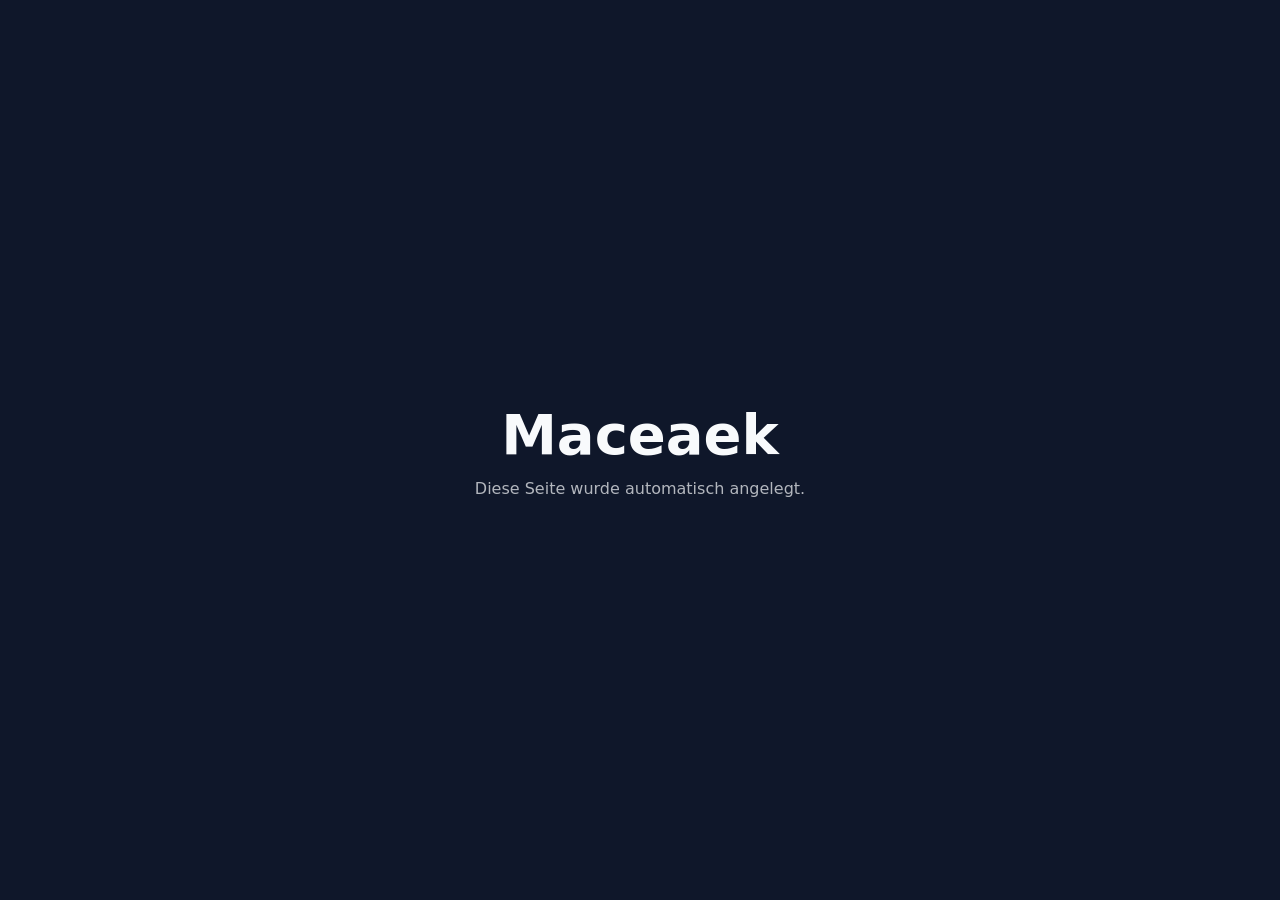
==== index.html @ cb316d7d "Startseite hinzugefügt" ====
<!doctype html>
<html lang="de">
<head>
<meta charset="utf-8">
<meta name="viewport" content="width=device-width, initial-scale=1">
<title>Maceaek</title>
<style>
  body{margin:0;min-height:100vh;display:grid;place-items:center;font-family:-apple-system,system-ui,sans-serif;background:#0f172a;color:#f8fafc}
  main{text-align:center;padding:32px}
  h1{font-size:clamp(28px,6vw,56px);margin:0 0 12px}
  p{opacity:.7;margin:0}
</style>
</head>
<body><main><h1>Maceaek</h1><p>Diese Seite wurde automatisch angelegt.</p></main></body>
</html>
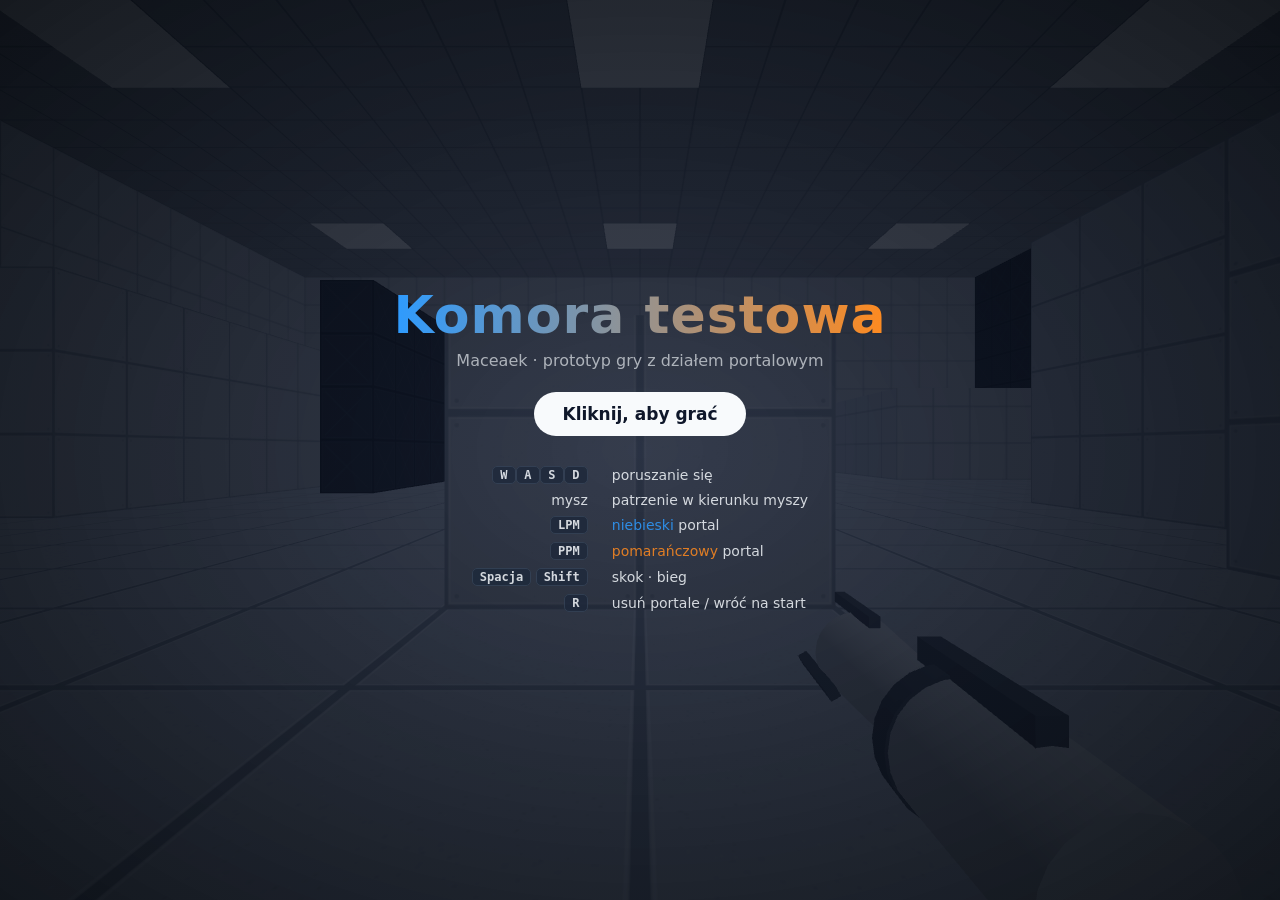
==== commit 6068d020: "Dodaj grę 3D z działem portalowym (mapa testowa) WASD + mysz, LPM/PPM tworzą niebieski/pomarańczowy " ====
--- a/index.html
+++ b/index.html
@@ -1,15 +1,82 @@
 <!doctype html>
-<html lang="de">
+<html lang="pl">
 <head>
 <meta charset="utf-8">
 <meta name="viewport" content="width=device-width, initial-scale=1">
-<title>Maceaek</title>
+<title>Maceaek – Komora testowa</title>
 <style>
-  body{margin:0;min-height:100vh;display:grid;place-items:center;font-family:-apple-system,system-ui,sans-serif;background:#0f172a;color:#f8fafc}
-  main{text-align:center;padding:32px}
-  h1{font-size:clamp(28px,6vw,56px);margin:0 0 12px}
-  p{opacity:.7;margin:0}
+  :root{--blue:#2d9bff;--orange:#ff8a1f}
+  *{box-sizing:border-box}
+  html,body{margin:0;height:100%;overflow:hidden;background:#0b0f14;color:#f1f5f9;font-family:-apple-system,system-ui,"Segoe UI",Roboto,sans-serif;user-select:none}
+  canvas{display:block;width:100vw;height:100vh}
+
+  #crosshair{position:fixed;left:50%;top:50%;width:44px;height:44px;margin:-22px 0 0 -22px;pointer-events:none;display:none}
+  #crosshair svg{width:100%;height:100%;overflow:visible}
+  #crosshair .arc{fill:none;stroke-width:3;stroke-linecap:round;opacity:.75;transition:fill .15s,opacity .15s}
+  #crosshair .arc.blue{stroke:var(--blue)}
+  #crosshair .arc.orange{stroke:var(--orange)}
+  #crosshair .blob{opacity:0;transition:opacity .15s}
+  #crosshair .blob.on{opacity:.95}
+  #crosshair .dot{fill:#fff;opacity:.9}
+
+  #hint{position:fixed;left:16px;bottom:14px;font-size:13px;line-height:1.6;opacity:.7;pointer-events:none;display:none;text-shadow:0 1px 3px #000}
+  #hint b{color:#fff}
+  #hint .b{color:var(--blue)} #hint .o{color:var(--orange)}
+
+  #toast{position:fixed;left:50%;top:62%;transform:translateX(-50%);padding:8px 16px;border-radius:999px;background:rgba(10,14,20,.72);font-size:15px;opacity:0;transition:opacity .25s;pointer-events:none;white-space:nowrap}
+  #toast.show{opacity:1}
+
+  #overlay{position:fixed;inset:0;display:grid;place-items:center;background:radial-gradient(ellipse at center,rgba(15,23,42,.78),rgba(2,6,12,.92));cursor:pointer;padding:16px}
+  #overlay.hidden{display:none}
+  #card{max-width:520px;text-align:center}
+  #card h1{font-size:clamp(30px,6vw,52px);margin:0 0 6px;letter-spacing:.02em}
+  #card h1 span{background:linear-gradient(90deg,var(--blue),var(--orange));-webkit-background-clip:text;background-clip:text;color:transparent}
+  #card p.sub{margin:0 0 22px;opacity:.65}
+  #card .play{display:inline-block;padding:12px 28px;border-radius:999px;background:#f8fafc;color:#0f172a;font-weight:700;font-size:17px}
+  #card table{margin:26px auto 0;border-collapse:collapse;font-size:14px;text-align:left}
+  #card td{padding:4px 12px;opacity:.85}
+  #card td:first-child{text-align:right;white-space:nowrap}
+  kbd{display:inline-block;min-width:24px;padding:1px 7px;border-radius:5px;background:#1e293b;border:1px solid #334155;font:600 12px ui-monospace,monospace;text-align:center}
+  .b{color:var(--blue)} .o{color:var(--orange)}
+  #err{margin-top:20px;color:#fca5a5;font-size:14px;display:none}
 </style>
 </head>
-<body><main><h1>Maceaek</h1><p>Diese Seite wurde automatisch angelegt.</p></main></body>
+<body>
+<canvas id="c"></canvas>
+
+<div id="crosshair">
+  <svg viewBox="-22 -22 44 44">
+    <path class="blob blue"   id="blobBlue"   d="M -5.5 -15 A 16 16 0 0 0 -5.5 15 L -5.5 15 A 12 12 0 0 1 -5.5 -15 Z" fill="#2d9bff" stroke="none"/>
+    <path class="blob orange" id="blobOrange" d="M 5.5 -15 A 16 16 0 0 1 5.5 15 L 5.5 15 A 12 12 0 0 0 5.5 -15 Z" fill="#ff8a1f" stroke="none"/>
+    <path class="arc blue"   d="M -5.5 -15 A 16 16 0 0 0 -5.5 15"/>
+    <path class="arc orange" d="M 5.5 -15 A 16 16 0 0 1 5.5 15"/>
+    <circle class="dot" r="1.6"/>
+  </svg>
+</div>
+
+<div id="hint">
+  <b>WASD</b> ruch · <b>Mysz</b> rozglądanie · <b>Spacja</b> skok · <b>Shift</b> bieg<br>
+  <b class="b">LPM</b> niebieski portal · <b class="o">PPM</b> pomarańczowy portal · <b>R</b> usuń portale · <b>Esc</b> pauza
+</div>
+<div id="toast"></div>
+
+<div id="overlay">
+  <div id="card">
+    <h1><span>Komora testowa</span></h1>
+    <p class="sub">Maceaek · prototyp gry z działem portalowym</p>
+    <div class="play">Kliknij, aby grać</div>
+    <table>
+      <tr><td><kbd>W</kbd><kbd>A</kbd><kbd>S</kbd><kbd>D</kbd></td><td>poruszanie się</td></tr>
+      <tr><td>mysz</td><td>patrzenie w kierunku myszy</td></tr>
+      <tr><td><kbd>LPM</kbd></td><td><span class="b">niebieski</span> portal</td></tr>
+      <tr><td><kbd>PPM</kbd></td><td><span class="o">pomarańczowy</span> portal</td></tr>
+      <tr><td><kbd>Spacja</kbd> <kbd>Shift</kbd></td><td>skok · bieg</td></tr>
+      <tr><td><kbd>R</kbd></td><td>usuń portale / wróć na start</td></tr>
+    </table>
+    <div id="err"></div>
+  </div>
+</div>
+
+<script type="module" src="./game.js"></script>
+</body>
 </html>
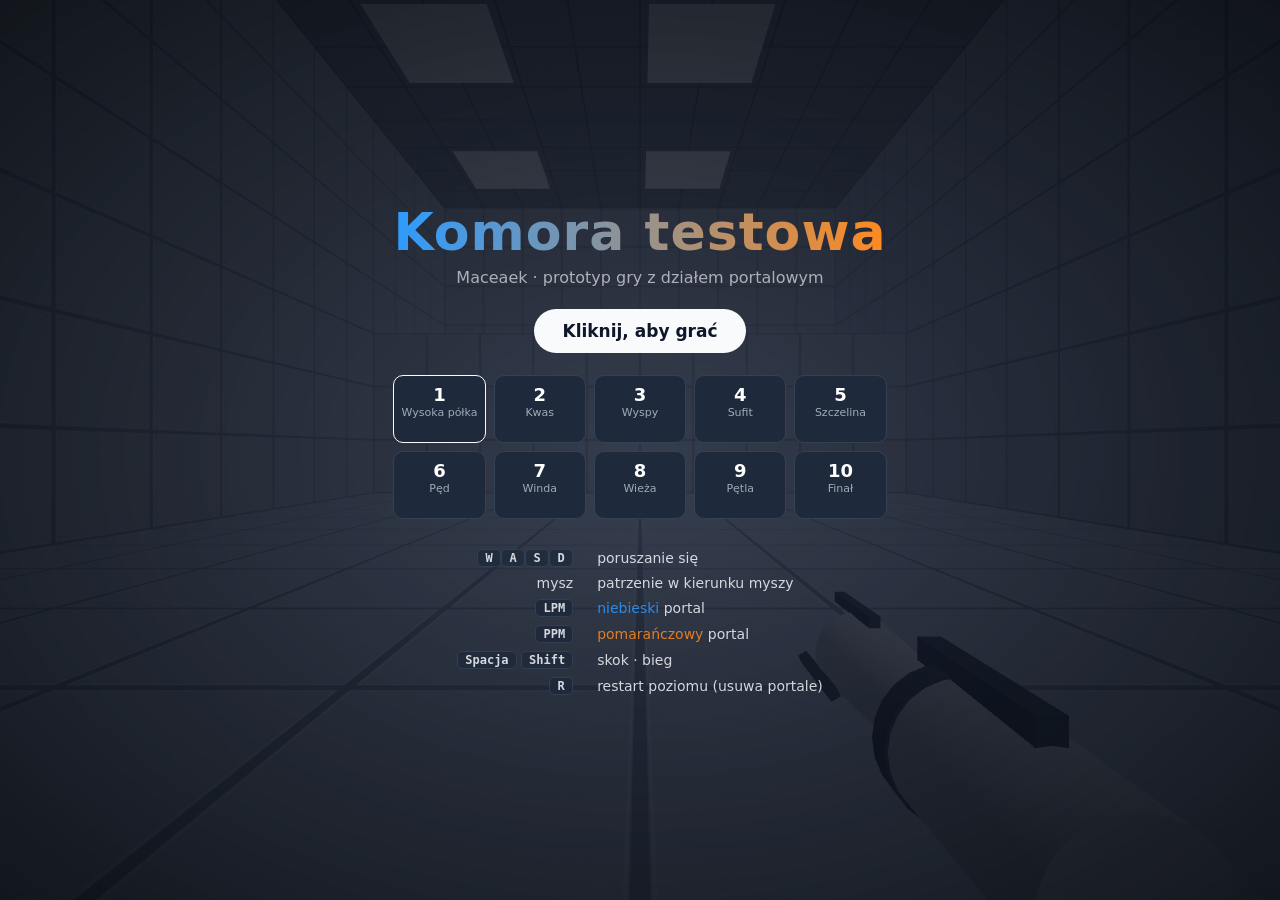
==== commit 49f3c46e: "10 poziomów logicznych, łatwiejsze wchodzenie w portale - levels.js: 10 poziomów (półka, kwas, wyspy" ====
--- a/index.html
+++ b/index.html
@@ -23,7 +23,9 @@
   #hint b{color:#fff}
   #hint .b{color:var(--blue)} #hint .o{color:var(--orange)}
 
-  #toast{position:fixed;left:50%;top:62%;transform:translateX(-50%);padding:8px 16px;border-radius:999px;background:rgba(10,14,20,.72);font-size:15px;opacity:0;transition:opacity .25s;pointer-events:none;white-space:nowrap}
+  #levelname{position:fixed;left:50%;top:14px;transform:translateX(-50%);text-align:center;font-weight:700;font-size:18px;text-shadow:0 1px 4px #000;pointer-events:none;display:none}
+  #levelname small{display:block;font-weight:500;font-size:12px;opacity:.65;letter-spacing:.08em;text-transform:uppercase}
+  #toast{position:fixed;left:50%;top:72%;transform:translateX(-50%);max-width:min(90vw,720px);text-align:center;padding:9px 18px;border-radius:18px;line-height:1.4;background:rgba(10,14,20,.72);font-size:15px;opacity:0;transition:opacity .25s;pointer-events:none}
   #toast.show{opacity:1}
 
   #overlay{position:fixed;inset:0;display:grid;place-items:center;background:radial-gradient(ellipse at center,rgba(15,23,42,.78),rgba(2,6,12,.92));cursor:pointer;padding:16px}
@@ -33,6 +35,13 @@
   #card h1 span{background:linear-gradient(90deg,var(--blue),var(--orange));-webkit-background-clip:text;background-clip:text;color:transparent}
   #card p.sub{margin:0 0 22px;opacity:.65}
   #card .play{display:inline-block;padding:12px 28px;border-radius:999px;background:#f8fafc;color:#0f172a;font-weight:700;font-size:17px}
+  #levels{display:grid;grid-template-columns:repeat(5,1fr);gap:8px;margin:22px 0 0}
+  #levels .lv{all:unset;box-sizing:border-box;cursor:pointer;padding:8px 6px;border-radius:10px;background:#1e293b;border:1px solid #334155;text-align:center;font-size:11px;line-height:1.25;color:#cbd5e1;transition:background .15s,transform .1s}
+  #levels .lv:hover{background:#334155;transform:translateY(-1px)}
+  #levels .lv b{display:block;font-size:18px;color:#fff}
+  #levels .lv span{display:block;opacity:.75;min-height:2.5em}
+  #levels .lv.cur{border-color:#f8fafc}
+  #levels .lv.done b::after{content:" ✓";color:#4ade80;font-size:14px}
   #card table{margin:26px auto 0;border-collapse:collapse;font-size:14px;text-align:left}
   #card td{padding:4px 12px;opacity:.85}
   #card td:first-child{text-align:right;white-space:nowrap}
@@ -54,9 +63,10 @@
   </svg>
 </div>
 
+<div id="levelname"></div>
 <div id="hint">
   <b>WASD</b> ruch · <b>Mysz</b> rozglądanie · <b>Spacja</b> skok · <b>Shift</b> bieg<br>
-  <b class="b">LPM</b> niebieski portal · <b class="o">PPM</b> pomarańczowy portal · <b>R</b> usuń portale · <b>Esc</b> pauza
+  <b class="b">LPM</b> niebieski portal · <b class="o">PPM</b> pomarańczowy portal · <b>R</b> restart poziomu · <b>N</b>/<b>P</b> następny/poprzedni · <b>Esc</b> pauza
 </div>
 <div id="toast"></div>
 
@@ -65,13 +75,14 @@
     <h1><span>Komora testowa</span></h1>
     <p class="sub">Maceaek · prototyp gry z działem portalowym</p>
     <div class="play">Kliknij, aby grać</div>
+    <div id="levels"></div>
     <table>
       <tr><td><kbd>W</kbd><kbd>A</kbd><kbd>S</kbd><kbd>D</kbd></td><td>poruszanie się</td></tr>
       <tr><td>mysz</td><td>patrzenie w kierunku myszy</td></tr>
       <tr><td><kbd>LPM</kbd></td><td><span class="b">niebieski</span> portal</td></tr>
       <tr><td><kbd>PPM</kbd></td><td><span class="o">pomarańczowy</span> portal</td></tr>
       <tr><td><kbd>Spacja</kbd> <kbd>Shift</kbd></td><td>skok · bieg</td></tr>
-      <tr><td><kbd>R</kbd></td><td>usuń portale / wróć na start</td></tr>
+      <tr><td><kbd>R</kbd></td><td>restart poziomu (usuwa portale)</td></tr>
     </table>
     <div id="err"></div>
   </div>
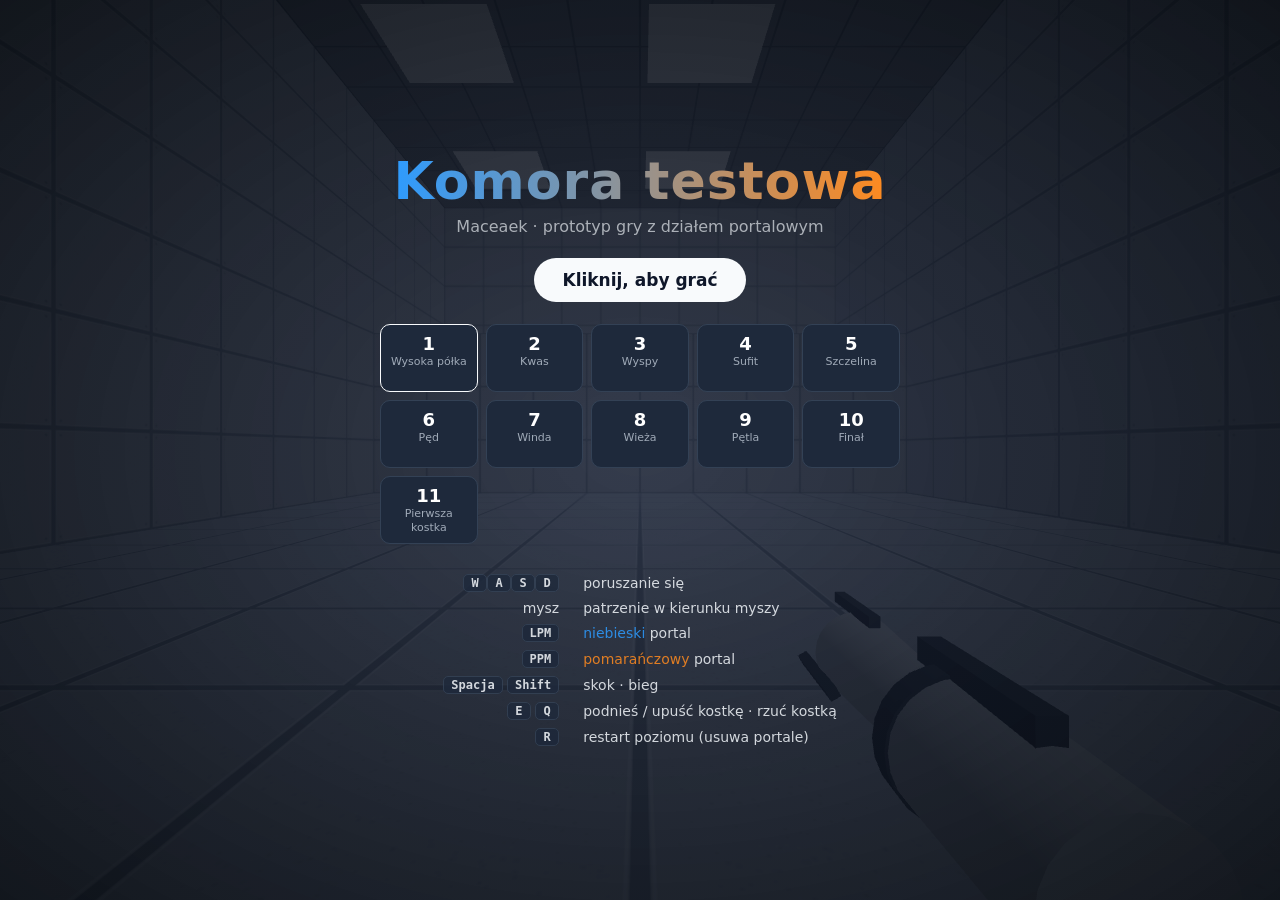
==== commit 0c757808: "Silnik: kostki, przyciski, drzwi, fizzlery, kratki i szkło, strzał przez portale; poziomy w osobnych" ====
--- a/index.html
+++ b/index.html
@@ -66,7 +66,7 @@
 <div id="levelname"></div>
 <div id="hint">
   <b>WASD</b> ruch · <b>Mysz</b> rozglądanie · <b>Spacja</b> skok · <b>Shift</b> bieg<br>
-  <b class="b">LPM</b> niebieski portal · <b class="o">PPM</b> pomarańczowy portal · <b>R</b> restart poziomu · <b>N</b>/<b>P</b> następny/poprzedni · <b>Esc</b> pauza
+  <b class="b">LPM</b> niebieski portal · <b class="o">PPM</b> pomarańczowy portal · <b>E</b> kostka (<b>Q</b> rzut) · <b>R</b> restart poziomu · <b>N</b>/<b>P</b> następny/poprzedni · <b>Esc</b> pauza
 </div>
 <div id="toast"></div>
 
@@ -82,6 +82,7 @@
       <tr><td><kbd>LPM</kbd></td><td><span class="b">niebieski</span> portal</td></tr>
       <tr><td><kbd>PPM</kbd></td><td><span class="o">pomarańczowy</span> portal</td></tr>
       <tr><td><kbd>Spacja</kbd> <kbd>Shift</kbd></td><td>skok · bieg</td></tr>
+      <tr><td><kbd>E</kbd> <kbd>Q</kbd></td><td>podnieś / upuść kostkę · rzuć kostką</td></tr>
       <tr><td><kbd>R</kbd></td><td>restart poziomu (usuwa portale)</td></tr>
     </table>
     <div id="err"></div>
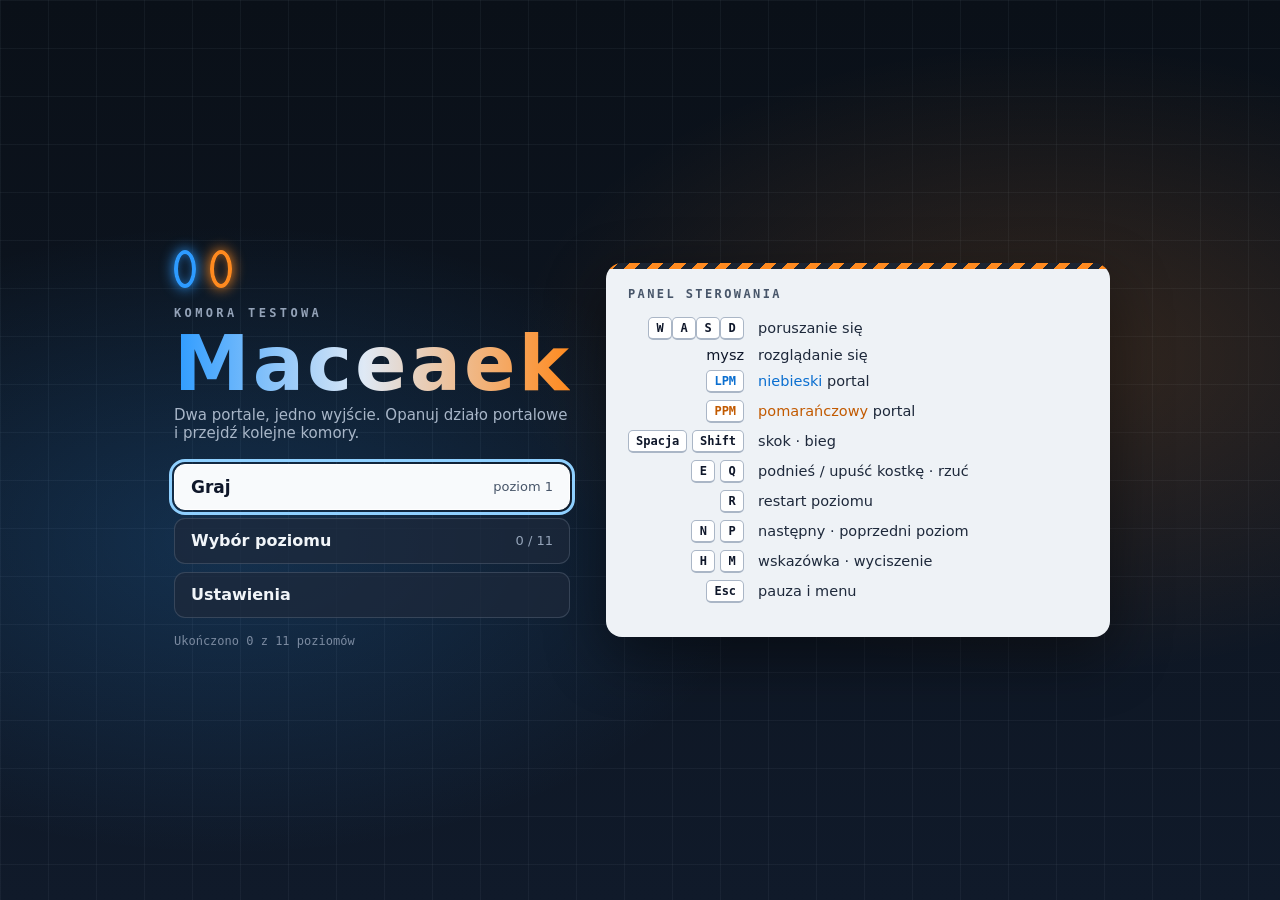
==== commit b26e0c68: "Interfejs (ui): nowy HUD, ekran tytułowy, pauza, wybór poziomu, ustawienia, ekrany ukończenia - ui.j" ====
--- a/index.html
+++ b/index.html
@@ -3,92 +3,66 @@
 <head>
 <meta charset="utf-8">
 <meta name="viewport" content="width=device-width, initial-scale=1">
+<meta name="color-scheme" content="dark">
 <title>Maceaek – Komora testowa</title>
-<style>
-  :root{--blue:#2d9bff;--orange:#ff8a1f}
-  *{box-sizing:border-box}
-  html,body{margin:0;height:100%;overflow:hidden;background:#0b0f14;color:#f1f5f9;font-family:-apple-system,system-ui,"Segoe UI",Roboto,sans-serif;user-select:none}
-  canvas{display:block;width:100vw;height:100vh}
+<link rel="stylesheet" href="./ui.css?v=2">
+</head>
+<body data-screen="title" data-ingame="0">
+<canvas id="c" aria-label="Widok gry"></canvas>
 
-  #crosshair{position:fixed;left:50%;top:50%;width:44px;height:44px;margin:-22px 0 0 -22px;pointer-events:none;display:none}
-  #crosshair svg{width:100%;height:100%;overflow:visible}
-  #crosshair .arc{fill:none;stroke-width:3;stroke-linecap:round;opacity:.75;transition:fill .15s,opacity .15s}
-  #crosshair .arc.blue{stroke:var(--blue)}
-  #crosshair .arc.orange{stroke:var(--orange)}
-  #crosshair .blob{opacity:0;transition:opacity .15s}
-  #crosshair .blob.on{opacity:.95}
-  #crosshair .dot{fill:#fff;opacity:.9}
+<!-- HUD: widoczny w trakcie gry; treść uzupełnia ui.js -->
+<div id="hud">
+  <div id="crosshair" data-state="idle" aria-hidden="true">
+    <svg viewBox="-22 -22 44 44">
+      <circle class="ring" r="19.5"/>
+      <path class="blob blue"   id="blobBlue"   d="M -5.5 -15 A 16 16 0 0 0 -5.5 15 L -5.5 15 A 12 12 0 0 1 -5.5 -15 Z" fill="#2d9bff" stroke="none"/>
+      <path class="blob orange" id="blobOrange" d="M 5.5 -15 A 16 16 0 0 1 5.5 15 L 5.5 15 A 12 12 0 0 0 5.5 -15 Z" fill="#ff8a1f" stroke="none"/>
+      <path class="arc blue"   d="M -5.5 -15 A 16 16 0 0 0 -5.5 15"/>
+      <path class="arc orange" d="M 5.5 -15 A 16 16 0 0 1 5.5 15"/>
+      <circle class="dot" r="1.7"/>
+    </svg>
+  </div>
+  <div id="prompt" data-state="none" role="status">
+    <span data-p="pick"><kbd>E</kbd> Podnieś kostkę</span>
+    <span data-p="held"><kbd>E</kbd> Upuść <i></i> <kbd>Q</kbd> Rzuć</span>
+  </div>
 
-  #hint{position:fixed;left:16px;bottom:14px;font-size:13px;line-height:1.6;opacity:.7;pointer-events:none;display:none;text-shadow:0 1px 3px #000}
-  #hint b{color:#fff}
-  #hint .b{color:var(--blue)} #hint .o{color:var(--orange)}
-
-  #levelname{position:fixed;left:50%;top:14px;transform:translateX(-50%);text-align:center;font-weight:700;font-size:18px;text-shadow:0 1px 4px #000;pointer-events:none;display:none}
-  #levelname small{display:block;font-weight:500;font-size:12px;opacity:.65;letter-spacing:.08em;text-transform:uppercase}
-  #toast{position:fixed;left:50%;top:72%;transform:translateX(-50%);max-width:min(90vw,720px);text-align:center;padding:9px 18px;border-radius:18px;line-height:1.4;background:rgba(10,14,20,.72);font-size:15px;opacity:0;transition:opacity .25s;pointer-events:none}
-  #toast.show{opacity:1}
-
-  #overlay{position:fixed;inset:0;display:grid;place-items:center;background:radial-gradient(ellipse at center,rgba(15,23,42,.78),rgba(2,6,12,.92));cursor:pointer;padding:16px}
-  #overlay.hidden{display:none}
-  #card{max-width:520px;text-align:center}
-  #card h1{font-size:clamp(30px,6vw,52px);margin:0 0 6px;letter-spacing:.02em}
-  #card h1 span{background:linear-gradient(90deg,var(--blue),var(--orange));-webkit-background-clip:text;background-clip:text;color:transparent}
-  #card p.sub{margin:0 0 22px;opacity:.65}
-  #card .play{display:inline-block;padding:12px 28px;border-radius:999px;background:#f8fafc;color:#0f172a;font-weight:700;font-size:17px}
-  #levels{display:grid;grid-template-columns:repeat(5,1fr);gap:8px;margin:22px 0 0}
-  #levels .lv{all:unset;box-sizing:border-box;cursor:pointer;padding:8px 6px;border-radius:10px;background:#1e293b;border:1px solid #334155;text-align:center;font-size:11px;line-height:1.25;color:#cbd5e1;transition:background .15s,transform .1s}
-  #levels .lv:hover{background:#334155;transform:translateY(-1px)}
-  #levels .lv b{display:block;font-size:18px;color:#fff}
-  #levels .lv span{display:block;opacity:.75;min-height:2.5em}
-  #levels .lv.cur{border-color:#f8fafc}
-  #levels .lv.done b::after{content:" ✓";color:#4ade80;font-size:14px}
-  #card table{margin:26px auto 0;border-collapse:collapse;font-size:14px;text-align:left}
-  #card td{padding:4px 12px;opacity:.85}
-  #card td:first-child{text-align:right;white-space:nowrap}
-  kbd{display:inline-block;min-width:24px;padding:1px 7px;border-radius:5px;background:#1e293b;border:1px solid #334155;font:600 12px ui-monospace,monospace;text-align:center}
-  .b{color:var(--blue)} .o{color:var(--orange)}
-  #err{margin-top:20px;color:#fca5a5;font-size:14px;display:none}
-</style>
-</head>
-<body>
-<canvas id="c"></canvas>
-
-<div id="crosshair">
-  <svg viewBox="-22 -22 44 44">
-    <path class="blob blue"   id="blobBlue"   d="M -5.5 -15 A 16 16 0 0 0 -5.5 15 L -5.5 15 A 12 12 0 0 1 -5.5 -15 Z" fill="#2d9bff" stroke="none"/>
-    <path class="blob orange" id="blobOrange" d="M 5.5 -15 A 16 16 0 0 1 5.5 15 L 5.5 15 A 12 12 0 0 0 5.5 -15 Z" fill="#ff8a1f" stroke="none"/>
-    <path class="arc blue"   d="M -5.5 -15 A 16 16 0 0 0 -5.5 15"/>
-    <path class="arc orange" d="M 5.5 -15 A 16 16 0 0 1 5.5 15"/>
-    <circle class="dot" r="1.6"/>
-  </svg>
+  <div id="levelname"><small id="levelnum"></small><span id="levelnm"></span></div>
+  <div id="stats" aria-label="Statystyki poziomu">
+    <div id="statTime"><small>Czas</small><b>0:00</b></div>
+    <div id="statDeaths"><small>Zgony</small><b>0</b></div>
+  </div>
+  <div id="timers" aria-label="Przyciski czasowe"></div>
+  <div id="legend" aria-hidden="true">
+    <span><kbd>WASD</kbd> ruch</span>
+    <span><kbd>Spacja</kbd> skok</span>
+    <span><kbd>Shift</kbd> bieg</span>
+    <span class="b"><kbd>LPM</kbd> niebieski</span>
+    <span class="o"><kbd>PPM</kbd> pomarańczowy</span>
+    <span><kbd>E</kbd> kostka</span>
+    <span><kbd>R</kbd> restart</span>
+    <span><kbd>H</kbd> wskazówka</span>
+    <span><kbd>Esc</kbd> pauza</span>
+  </div>
+  <div id="toasts" role="status" aria-live="polite"></div>
+  <div id="flash"></div>
 </div>
 
-<div id="levelname"></div>
-<div id="hint">
-  <b>WASD</b> ruch · <b>Mysz</b> rozglądanie · <b>Spacja</b> skok · <b>Shift</b> bieg<br>
-  <b class="b">LPM</b> niebieski portal · <b class="o">PPM</b> pomarańczowy portal · <b>E</b> kostka (<b>Q</b> rzut) · <b>R</b> restart poziomu · <b>N</b>/<b>P</b> następny/poprzedni · <b>Esc</b> pauza
-</div>
-<div id="toast"></div>
-
-<div id="overlay">
-  <div id="card">
-    <h1><span>Komora testowa</span></h1>
-    <p class="sub">Maceaek · prototyp gry z działem portalowym</p>
-    <div class="play">Kliknij, aby grać</div>
-    <div id="levels"></div>
-    <table>
-      <tr><td><kbd>W</kbd><kbd>A</kbd><kbd>S</kbd><kbd>D</kbd></td><td>poruszanie się</td></tr>
-      <tr><td>mysz</td><td>patrzenie w kierunku myszy</td></tr>
-      <tr><td><kbd>LPM</kbd></td><td><span class="b">niebieski</span> portal</td></tr>
-      <tr><td><kbd>PPM</kbd></td><td><span class="o">pomarańczowy</span> portal</td></tr>
-      <tr><td><kbd>Spacja</kbd> <kbd>Shift</kbd></td><td>skok · bieg</td></tr>
-      <tr><td><kbd>E</kbd> <kbd>Q</kbd></td><td>podnieś / upuść kostkę · rzuć kostką</td></tr>
-      <tr><td><kbd>R</kbd></td><td>restart poziomu (usuwa portale)</td></tr>
-    </table>
-    <div id="err"></div>
-  </div>
+<!-- karta wstępna poziomu -->
+<div id="intro" role="status" hidden>
+  <div class="intro-tag"></div>
+  <div class="intro-name"></div>
+  <div class="intro-hint"></div>
 </div>
 
+<!-- ekrany pełnoekranowe (tytuł, pauza, wybór poziomu, ustawienia, ukończenie) – ui.js -->
+<div id="screens" hidden></div>
+<div id="notice" role="alert" hidden></div>
+
+<!-- błąd krytyczny (brak WebGL itp.) – wypełnia go game.js lub ui.js -->
+<div id="err" role="alert"></div>
+
 <script type="module" src="./game.js"></script>
+<script type="module" src="./ui.js"></script>
 </body>
 </html>
--- a/ui.css
+++ b/ui.css
@@ -0,0 +1,325 @@
+/* Interfejs gry Maceaek: HUD, menu, ustawienia, ekrany. Styl „laboratorium testowe”. */
+:root {
+  --blue: #2d9bff;
+  --orange: #ff8a1f;
+  --green: #4ade80;
+  --red: #ff6464;
+  --ink: #f1f5f9;
+  --muted: #94a3b8;
+  --bg0: #070b12;
+  --bg1: #0e1623;
+  --panel: rgba(13, 20, 32, .94);
+  --panel-2: rgba(30, 41, 59, .72);
+  --line: rgba(148, 163, 184, .24);
+  --paper: #eef2f6;
+  --paper-ink: #0f172a;
+  --focus: #8fd0ff;
+  --mono: ui-monospace, "SF Mono", "Cascadia Mono", Menlo, Consolas, monospace;
+  --sans: -apple-system, system-ui, "Segoe UI", Roboto, "Helvetica Neue", Arial, sans-serif;
+}
+
+*, *::before, *::after { box-sizing: border-box; }
+[hidden] { display: none !important; }
+html, body { margin: 0; height: 100%; overflow: hidden; background: #0b0f14; color: var(--ink); font-family: var(--sans); user-select: none; -webkit-user-select: none; }
+canvas { display: block; width: 100vw; height: 100vh; }
+button { font: inherit; color: inherit; }
+kbd {
+  display: inline-block; min-width: 24px; padding: 1px 7px; border-radius: 5px; text-align: center;
+  background: rgba(30, 41, 59, .9); border: 1px solid #3b4a60; border-bottom-width: 2px;
+  font: 600 12px/1.5 var(--mono); color: #e2e8f0;
+}
+.b { color: var(--blue); }
+.o { color: var(--orange); }
+
+:focus { outline: none; }
+:focus-visible { outline: 3px solid var(--focus); outline-offset: 2px; border-radius: 8px; }
+
+/* ------------------------------------------------------------------ HUD ---- */
+#hud { position: fixed; inset: 0; pointer-events: none; display: none; }
+body[data-ingame="1"] #hud { display: block; }
+body:not([data-screen="play"]) #crosshair,
+body:not([data-screen="play"]) #prompt,
+body:not([data-screen="play"]) #legend { display: none; }
+
+#crosshair { position: fixed; left: 50%; top: 50%; width: 46px; height: 46px; margin: -23px 0 0 -23px; }
+#crosshair svg { width: 100%; height: 100%; overflow: visible; filter: drop-shadow(0 0 2px rgba(0, 0, 0, .75)); }
+#crosshair .ring { fill: none; stroke: #fff; stroke-width: 1; opacity: 0; transition: opacity .15s, r .15s; }
+#crosshair .arc { fill: none; stroke-width: 3; stroke-linecap: round; opacity: .8; transition: opacity .15s; }
+#crosshair .arc.blue { stroke: var(--blue); }
+#crosshair .arc.orange { stroke: var(--orange); }
+#crosshair .blob { opacity: 0; transition: opacity .18s; }
+#crosshair .blob.on { opacity: .95; }
+#crosshair .dot { fill: #fff; opacity: .92; transition: r .12s; }
+#crosshair[data-state="target"] .ring { opacity: .55; }
+#crosshair[data-state="target"] .dot { r: 2.6; }
+#crosshair[data-state="held"] .ring { opacity: .8; stroke: var(--green); stroke-dasharray: 3 4; }
+#crosshair[data-state="held"] .dot { fill: var(--green); }
+#crosshair.pulse0 svg { animation: pulse-b .45s ease-out; }
+#crosshair.pulse1 svg { animation: pulse-o .45s ease-out; }
+@keyframes pulse-b { 0% { transform: scale(1.35); filter: drop-shadow(0 0 7px var(--blue)); } 100% { transform: scale(1); } }
+@keyframes pulse-o { 0% { transform: scale(1.35); filter: drop-shadow(0 0 7px var(--orange)); } 100% { transform: scale(1); } }
+
+#prompt {
+  position: fixed; left: 50%; top: calc(50% + 44px); transform: translateX(-50%);
+  padding: 6px 14px; border-radius: 999px; font-size: 14px; white-space: nowrap;
+  background: rgba(8, 13, 22, .72); border: 1px solid var(--line); text-shadow: 0 1px 2px #000;
+  opacity: 0; transition: opacity .12s;
+}
+#prompt[data-state="pick"], #prompt[data-state="held"] { opacity: 1; }
+#prompt span { display: none; }
+#prompt[data-state="pick"] span[data-p="pick"], #prompt[data-state="held"] span[data-p="held"] { display: inline; }
+#prompt i { display: inline-block; width: 1px; height: 14px; margin: 0 8px; vertical-align: -2px; background: var(--line); }
+
+#levelname {
+  position: fixed; left: 50%; top: 12px; transform: translateX(-50%); text-align: center;
+  padding: 5px 18px 6px; border-radius: 12px; background: rgba(8, 13, 22, .55); border: 1px solid rgba(148, 163, 184, .14);
+  font-weight: 700; font-size: 17px; line-height: 1.25; text-shadow: 0 1px 4px #000; max-width: 60vw;
+}
+#levelname small { display: block; font: 600 11px/1.3 var(--mono); letter-spacing: .14em; text-transform: uppercase; color: var(--muted); }
+#levelname #levelnm { display: block; white-space: nowrap; overflow: hidden; text-overflow: ellipsis; }
+
+#stats { position: fixed; left: 12px; top: 12px; display: flex; gap: 8px; }
+#stats > div { padding: 5px 12px 6px; border-radius: 12px; background: rgba(8, 13, 22, .55); border: 1px solid rgba(148, 163, 184, .14); min-width: 64px; }
+#stats small { display: block; font: 600 10px/1.3 var(--mono); letter-spacing: .14em; text-transform: uppercase; color: var(--muted); }
+#stats b { font: 700 18px/1.25 var(--mono); font-variant-numeric: tabular-nums; text-shadow: 0 1px 3px #000; }
+body[data-timer="0"] #stats { display: none; }
+
+#timers { position: fixed; right: 12px; top: 12px; display: flex; flex-direction: column; gap: 6px; align-items: stretch; width: 168px; }
+.tchip { padding: 6px 10px 7px; border-radius: 10px; background: rgba(8, 13, 22, .65); border: 1px solid rgba(148, 163, 184, .18); font: 600 11px/1.3 var(--mono); letter-spacing: .06em; text-transform: uppercase; }
+.tchip span { display: flex; justify-content: space-between; color: var(--muted); }
+.tchip span b { color: var(--ink); font-variant-numeric: tabular-nums; }
+.tchip i { display: block; height: 4px; margin-top: 5px; border-radius: 2px; background: rgba(148, 163, 184, .22); overflow: hidden; }
+.tchip i::after { content: ""; display: block; height: 100%; background: var(--green); transform-origin: 0 50%; transform: scaleX(var(--p, 1)); }
+.tchip.low i::after { background: var(--orange); }
+.tchip.low { animation: blink .6s steps(2) infinite; }
+@keyframes blink { 50% { border-color: var(--orange); } }
+
+#legend {
+  position: fixed; left: 12px; bottom: 10px; max-width: min(560px, 64vw); display: flex; flex-wrap: wrap; gap: 4px 12px;
+  padding: 6px 10px; border-radius: 10px; background: rgba(8, 13, 22, .55); border: 1px solid rgba(148, 163, 184, .12);
+  font-size: 12px; color: #dbe4ee; opacity: .8; text-shadow: 0 1px 3px #000;
+}
+#legend kbd { min-width: 0; padding: 0 5px; font-size: 11px; background: rgba(15, 23, 42, .8); }
+body[data-legend="0"] #legend { display: none; }
+
+#toasts { position: fixed; left: 50%; bottom: 17%; transform: translateX(-50%); display: flex; flex-direction: column; gap: 6px; align-items: center; width: min(92vw, 640px); }
+.toast {
+  display: flex; align-items: center; gap: 10px; max-width: 100%; padding: 8px 16px 8px 10px; border-radius: 14px; line-height: 1.35; font-size: 15px;
+  background: rgba(10, 15, 24, .86); border: 1px solid var(--line); text-shadow: 0 1px 2px #000;
+  animation: toast-in .18s ease-out; transition: opacity .25s, transform .25s;
+}
+.toast.out { opacity: 0; transform: translateY(6px); }
+.toast.bump { animation: toast-bump .2s ease-out; }
+.toast .ico { flex: none; width: 24px; height: 24px; border-radius: 50%; display: grid; place-items: center; font: 800 14px/1 var(--mono); background: var(--blue); color: #06101c; }
+.toast.warn { border-color: rgba(255, 138, 31, .55); }
+.toast.warn .ico { background: var(--orange); }
+.toast.success { border-color: rgba(74, 222, 128, .5); }
+.toast.success .ico { background: var(--green); }
+@keyframes toast-in { from { opacity: 0; transform: translateY(8px); } }
+@keyframes toast-bump { 50% { transform: scale(1.04); } }
+
+#flash { position: fixed; inset: 0; opacity: 0; }
+#flash.death { animation: flash-red .7s ease-out; background: radial-gradient(ellipse at center, rgba(255, 60, 60, 0) 30%, rgba(255, 60, 60, .55)); }
+#flash.win { animation: flash-green .8s ease-out; background: radial-gradient(ellipse at center, rgba(74, 222, 128, 0) 30%, rgba(74, 222, 128, .4)); }
+@keyframes flash-red { 0% { opacity: 1; } 100% { opacity: 0; } }
+@keyframes flash-green { 0% { opacity: 1; } 100% { opacity: 0; } }
+
+/* karta wstępna poziomu */
+#intro {
+  position: fixed; left: 50%; top: 20%; transform: translateX(-50%); width: min(92vw, 560px); text-align: center; pointer-events: none;
+  padding: 16px 24px 18px; border-radius: 16px; background: rgba(8, 13, 22, .8); border: 1px solid var(--line);
+  border-top: 3px solid var(--blue); box-shadow: 0 10px 40px rgba(0, 0, 0, .45);
+  animation: intro-in .35s ease-out both;
+}
+#intro.out { animation: intro-out .4s ease-in both; }
+#intro .intro-tag { font: 700 12px/1.3 var(--mono); letter-spacing: .24em; text-transform: uppercase; color: var(--orange); }
+#intro .intro-name { margin-top: 2px; font-size: clamp(24px, 5vw, 36px); font-weight: 800; letter-spacing: .01em; }
+#intro .intro-hint { margin-top: 8px; color: #cbd5e1; font-size: 15px; line-height: 1.5; }
+#intro .intro-hint:empty { display: none; }
+@keyframes intro-in { from { opacity: 0; transform: translate(-50%, -10px); } }
+@keyframes intro-out { to { opacity: 0; transform: translate(-50%, -10px); } }
+
+#notice {
+  position: fixed; left: 50%; bottom: 24px; transform: translateX(-50%); z-index: 30; max-width: min(92vw, 560px); text-align: center;
+  padding: 10px 18px; border-radius: 12px; background: #3a1d12; border: 1px solid var(--orange); color: #ffe4cc; font-size: 14px;
+}
+
+/* ---------------------------------------------------------------- ekrany ---- */
+#screens { position: fixed; inset: 0; z-index: 20; }
+.screen {
+  position: absolute; inset: 0; overflow-y: auto; display: grid; place-items: center; padding: 20px 16px;
+  background: radial-gradient(ellipse at 50% 40%, rgba(15, 23, 42, .78), rgba(3, 6, 12, .93));
+  animation: screen-in .16s ease-out both;
+}
+.screen.title, .screen.final {
+  background:
+    radial-gradient(ellipse 60% 50% at 18% 60%, rgba(45, 155, 255, .20), transparent 70%),
+    radial-gradient(ellipse 60% 50% at 82% 40%, rgba(255, 138, 31, .17), transparent 70%),
+    linear-gradient(rgba(148, 163, 184, .07) 1px, transparent 1px) 0 0 / 48px 48px,
+    linear-gradient(90deg, rgba(148, 163, 184, .07) 1px, transparent 1px) 0 0 / 48px 48px,
+    linear-gradient(180deg, #0a1018, #101a2a);
+}
+@keyframes screen-in { from { opacity: 0; } }
+
+.panel {
+  width: min(100%, 460px); border-radius: 16px; background: var(--panel); border: 1px solid var(--line);
+  box-shadow: 0 24px 70px rgba(0, 0, 0, .55); overflow: hidden; margin: auto;
+}
+.panel.wide { width: min(100%, 880px); }
+.panel-head { display: flex; align-items: center; gap: 12px; padding: 14px 20px 12px; border-bottom: 1px solid var(--line); background: linear-gradient(180deg, rgba(51, 65, 85, .35), transparent); }
+.panel-head::before {
+  content: ""; flex: none; width: 10px; align-self: stretch; border-radius: 3px;
+  background: repeating-linear-gradient(-45deg, var(--orange) 0 5px, #1b2432 5px 10px);
+}
+.panel-head > div { flex: 1; min-width: 0; }
+.panel-head .tag { font: 700 11px/1.4 var(--mono); letter-spacing: .2em; text-transform: uppercase; color: var(--muted); }
+.panel-head h2 { margin: 0; font-size: 22px; line-height: 1.25; font-weight: 800; overflow-wrap: anywhere; }
+.panel-body { padding: 16px 20px 20px; }
+.panel-foot { padding: 10px 20px 14px; border-top: 1px solid var(--line); color: var(--muted); font-size: 12.5px; display: flex; flex-wrap: wrap; gap: 4px 14px; }
+.panel-foot kbd { font-size: 11px; }
+
+/* przyciski */
+.menu { display: flex; flex-direction: column; gap: 8px; margin: 0; padding: 0; }
+.btn {
+  all: unset; box-sizing: border-box; cursor: pointer; display: flex; align-items: center; gap: 10px; min-height: 46px; padding: 10px 16px;
+  border-radius: 11px; background: var(--panel-2); border: 1px solid var(--line); font-weight: 650; font-size: 16px; color: var(--ink);
+  transition: background .12s, border-color .12s, transform .08s;
+}
+.btn:hover { background: rgba(51, 65, 85, .85); border-color: #526178; }
+.btn:active { transform: translateY(1px); }
+.btn:focus-visible { outline: 3px solid var(--focus); outline-offset: 2px; border-radius: 11px; background: rgba(51, 65, 85, .95); }
+.btn .sub { margin-left: auto; font-weight: 500; font-size: 13px; color: var(--muted); }
+.btn.primary { background: #f8fafc; color: var(--paper-ink); border-color: #fff; font-weight: 800; font-size: 17px; }
+.btn.primary:hover { background: #e0efff; }
+.btn.primary .sub { color: #475569; }
+.btn[disabled], .btn[aria-disabled="true"] { opacity: .45; cursor: not-allowed; }
+.btn.ghost { background: transparent; }
+.row-btns { display: flex; flex-wrap: wrap; gap: 8px; margin-top: 14px; }
+.row-btns .btn { flex: 1 1 140px; justify-content: center; }
+
+/* ekran tytułowy */
+.title-wrap { width: min(100%, 940px); margin: auto; display: grid; grid-template-columns: minmax(280px, 400px) minmax(260px, 1fr); gap: 36px; align-items: center; }
+.logo { position: relative; padding-left: 4px; }
+.logo .kicker { font: 700 12px/1.3 var(--mono); letter-spacing: .28em; text-transform: uppercase; color: var(--muted); }
+.logo h1 {
+  margin: 4px 0 4px; font-size: clamp(44px, 9vw, 76px); line-height: 1; letter-spacing: .04em; font-weight: 900;
+  background: linear-gradient(90deg, var(--blue) 0%, #dfe9f5 48%, var(--orange) 100%); -webkit-background-clip: text; background-clip: text; color: transparent;
+}
+.logo .tagline { margin: 0 0 22px; color: #a8b6c8; font-size: 15px; }
+.portal-pair { display: flex; gap: 14px; margin: 0 0 18px; }
+.portal-pair i { width: 22px; height: 38px; border-radius: 50%; border: 4px solid; animation: glow 3.2s ease-in-out infinite; }
+.portal-pair i:first-child { border-color: var(--blue); box-shadow: 0 0 14px var(--blue), inset 0 0 10px rgba(45, 155, 255, .5); }
+.portal-pair i:last-child { border-color: var(--orange); box-shadow: 0 0 14px var(--orange), inset 0 0 10px rgba(255, 138, 31, .5); animation-delay: -1.6s; }
+@keyframes glow { 50% { opacity: .55; } }
+.title-meta { margin-top: 14px; font: 12px/1.5 var(--mono); color: #7b8aa0; }
+.paper {
+  background: var(--paper); color: var(--paper-ink); border-radius: 16px; padding: 18px 22px 20px; box-shadow: 0 20px 60px rgba(0, 0, 0, .45);
+  background-image: repeating-linear-gradient(-45deg, var(--orange) 0 8px, #1b2432 8px 16px); background-size: 100% 6px; background-repeat: no-repeat;
+}
+.paper h3 { margin: 6px 0 10px; font: 800 12px/1.3 var(--mono); letter-spacing: .2em; text-transform: uppercase; color: #475569; }
+.paper kbd { background: #fff; border-color: #aab6c6; color: #0f172a; }
+.legend-grid { display: grid; grid-template-columns: auto 1fr; gap: 7px 14px; align-items: center; font-size: 14.5px; }
+.legend-grid dt { text-align: right; white-space: nowrap; margin: 0; }
+.legend-grid dd { margin: 0; color: #1e293b; }
+.paper .b { color: #0b6fd0; } .paper .o { color: #c25a00; }
+
+/* wybór poziomu */
+.levels-body { padding: 14px 16px 16px; max-height: calc(100vh - 210px); max-height: calc(100dvh - 210px); min-height: 160px; overflow-y: auto; overscroll-behavior: contain; scroll-padding: 8px; }
+.levels-grid { display: grid; grid-template-columns: repeat(auto-fill, minmax(168px, 1fr)); gap: 10px; margin: 0; padding: 0; list-style: none; }
+.lv {
+  all: unset; box-sizing: border-box; cursor: pointer; position: relative; display: block; width: 100%; padding: 10px 12px 9px; border-radius: 12px; min-height: 92px;
+  background: var(--panel-2); border: 1px solid var(--line); transition: background .12s, border-color .12s, transform .08s;
+}
+.lv:hover { background: rgba(51, 65, 85, .85); border-color: #526178; transform: translateY(-1px); }
+.lv:focus-visible { outline: 3px solid var(--focus); outline-offset: 2px; border-radius: 12px; }
+.lv .n { font: 800 22px/1.1 var(--mono); }
+.lv .nm { display: block; margin-top: 2px; font-size: 13.5px; line-height: 1.25; color: #cbd5e1; min-height: 2.5em; overflow-wrap: anywhere; }
+.lv .meta { display: flex; justify-content: space-between; align-items: center; margin-top: 6px; font: 600 11.5px/1.2 var(--mono); color: var(--muted); }
+.lv .pips { display: inline-flex; gap: 2px; }
+.lv .pips i { width: 6px; height: 6px; border-radius: 50%; background: #3b4a60; }
+.lv .pips i.on { background: var(--orange); }
+.lv.cur { border-color: #f8fafc; box-shadow: inset 0 0 0 1px #f8fafc; }
+.lv.done .n::after { content: ""; display: inline-block; width: 16px; height: 9px; margin-left: 9px; border-left: 3px solid var(--green); border-bottom: 3px solid var(--green); transform: rotate(-45deg) translateY(-4px); }
+.lv.done { border-color: rgba(74, 222, 128, .38); }
+.lv.cur.done { border-color: #f8fafc; }
+.lv .curtag { position: absolute; right: 10px; top: 10px; font: 700 10px/1 var(--mono); letter-spacing: .12em; color: #06101c; background: #f8fafc; border-radius: 4px; padding: 3px 5px; }
+
+/* ustawienia */
+.settings-body { max-height: calc(100vh - 200px); max-height: calc(100dvh - 200px); overflow-y: auto; overscroll-behavior: contain; padding: 6px 20px 8px; }
+.sgroup { margin: 14px 0 4px; font: 700 11px/1.3 var(--mono); letter-spacing: .2em; text-transform: uppercase; color: var(--orange); }
+.srow { display: grid; grid-template-columns: minmax(120px, 1fr) minmax(130px, 1.3fr) 56px; gap: 12px; align-items: center; min-height: 44px; padding: 4px 0; border-bottom: 1px solid rgba(148, 163, 184, .1); }
+.srow label, .srow .lbl { font-size: 15px; }
+.srow .val { font: 600 13px/1 var(--mono); text-align: right; color: #cbd5e1; font-variant-numeric: tabular-nums; }
+.srow.toggle { grid-template-columns: 1fr auto; }
+.srow.seg { grid-template-columns: 1fr auto; }
+input[type="range"] { -webkit-appearance: none; appearance: none; width: 100%; height: 28px; margin: 0; background: transparent; cursor: pointer; }
+input[type="range"]::-webkit-slider-runnable-track { height: 6px; border-radius: 3px; background: linear-gradient(90deg, var(--blue) var(--fill, 50%), #334155 var(--fill, 50%)); }
+input[type="range"]::-moz-range-track { height: 6px; border-radius: 3px; background: #334155; }
+input[type="range"]::-moz-range-progress { height: 6px; border-radius: 3px; background: var(--blue); }
+input[type="range"]::-webkit-slider-thumb { -webkit-appearance: none; width: 18px; height: 18px; margin-top: -6px; border-radius: 50%; background: #f8fafc; border: 2px solid var(--blue); }
+input[type="range"]::-moz-range-thumb { width: 14px; height: 14px; border-radius: 50%; background: #f8fafc; border: 2px solid var(--blue); }
+input[type="range"]:focus-visible { outline: 3px solid var(--focus); outline-offset: 2px; border-radius: 6px; }
+.switch { all: unset; box-sizing: border-box; cursor: pointer; position: relative; width: 48px; height: 26px; border-radius: 13px; background: #334155; border: 1px solid #4b5b73; transition: background .15s; }
+.switch::after { content: ""; position: absolute; left: 3px; top: 3px; width: 18px; height: 18px; border-radius: 50%; background: #e2e8f0; transition: transform .15s; }
+.switch[aria-checked="true"] { background: var(--blue); border-color: var(--blue); }
+.switch[aria-checked="true"]::after { transform: translateX(22px); background: #fff; }
+.switch:focus-visible { outline: 3px solid var(--focus); outline-offset: 2px; }
+.segs { display: inline-flex; border-radius: 10px; overflow: hidden; border: 1px solid #4b5b73; }
+.segs button { all: unset; box-sizing: border-box; cursor: pointer; padding: 6px 14px; font-size: 14px; background: #1e293b; color: #cbd5e1; border-left: 1px solid #4b5b73; }
+.segs button:first-child { border-left: 0; }
+.segs button[aria-checked="true"] { background: var(--blue); color: #04101e; font-weight: 700; }
+.segs button:focus-visible { outline: 3px solid var(--focus); outline-offset: -3px; }
+.settings-actions { display: flex; flex-wrap: wrap; gap: 8px; padding: 12px 20px 16px; border-top: 1px solid var(--line); }
+.settings-actions .btn { flex: 1 1 150px; justify-content: center; }
+
+/* ukończenie poziomu */
+.statgrid { display: grid; grid-template-columns: repeat(3, 1fr); gap: 10px; margin: 4px 0 6px; }
+.stat { padding: 10px 12px; border-radius: 12px; background: var(--panel-2); border: 1px solid var(--line); text-align: center; }
+.stat small { display: block; font: 700 10.5px/1.3 var(--mono); letter-spacing: .16em; text-transform: uppercase; color: var(--muted); }
+.stat b { display: block; margin-top: 2px; font: 800 24px/1.2 var(--mono); font-variant-numeric: tabular-nums; }
+.stat.big b { font-size: 30px; }
+.record { margin: 10px 0 0; text-align: center; font: 600 13px/1.4 var(--mono); color: var(--muted); }
+.record.new { color: var(--green); font-weight: 800; }
+.panel.ok { border-top: 3px solid var(--green); }
+.check { flex: none; width: 34px; height: 34px; border-radius: 50%; background: var(--green); position: relative; }
+.check::after { content: ""; position: absolute; left: 10px; top: 8px; width: 14px; height: 8px; border-left: 4px solid #052e16; border-bottom: 4px solid #052e16; transform: rotate(-45deg); }
+.panel-head.ok::before { display: none; }
+
+#err {
+  display: none; position: fixed; inset: 0; z-index: 50; padding: 40px 24px; text-align: center; font-size: 16px; line-height: 1.6; color: #fecaca;
+  background: linear-gradient(180deg, #1a0d10, #0b0f14); align-content: center; justify-content: center; overflow-y: auto;
+}
+#err[style*="block"] { display: grid !important; }
+#err::before { content: "Nie można uruchomić gry"; display: block; margin-bottom: 8px; font-size: 28px; font-weight: 800; color: #fff; }
+#err ul { display: inline-block; text-align: left; margin: 12px 0 0; color: #cbd5e1; }
+.warnbox { margin: 12px 0 0; padding: 9px 12px; border-radius: 10px; font-size: 13.5px; background: #3a1d12; border: 1px solid rgba(255, 138, 31, .6); color: #ffe4cc; }
+
+/* ------------------------------------------------------------ responsywność ---- */
+@media (max-width: 760px) {
+  .title-wrap { grid-template-columns: 1fr; gap: 20px; }
+  .paper { padding: 14px 16px 16px; }
+  .legend-grid { font-size: 13.5px; }
+  .srow { grid-template-columns: 1fr 1.2fr 48px; gap: 8px; }
+  .statgrid { grid-template-columns: 1fr 1fr; }
+  .statgrid .stat.big { grid-column: 1 / -1; }
+  #stats > div { min-width: 0; padding: 4px 9px 5px; }
+  #levelname { top: 56px; max-width: 80vw; }
+  #timers { top: 56px; width: 140px; }
+}
+@media (max-width: 560px), (max-height: 520px) {
+  #legend { display: none; }
+  .panel-head h2 { font-size: 19px; }
+  .levels-body { max-height: calc(100dvh - 160px); }
+  .settings-body { max-height: calc(100dvh - 150px); }
+  .logo .tagline, .portal-pair { display: none; }
+  #prompt { font-size: 13px; }
+  .toast { font-size: 14px; }
+}
+@media (max-height: 520px) {
+  #intro { top: 12%; padding: 10px 18px 12px; }
+  .screen { padding: 10px 12px; }
+}
+
+@media (prefers-reduced-motion: reduce) {
+  *, *::before, *::after { animation-duration: .001ms !important; animation-iteration-count: 1 !important; transition-duration: .001ms !important; }
+}
